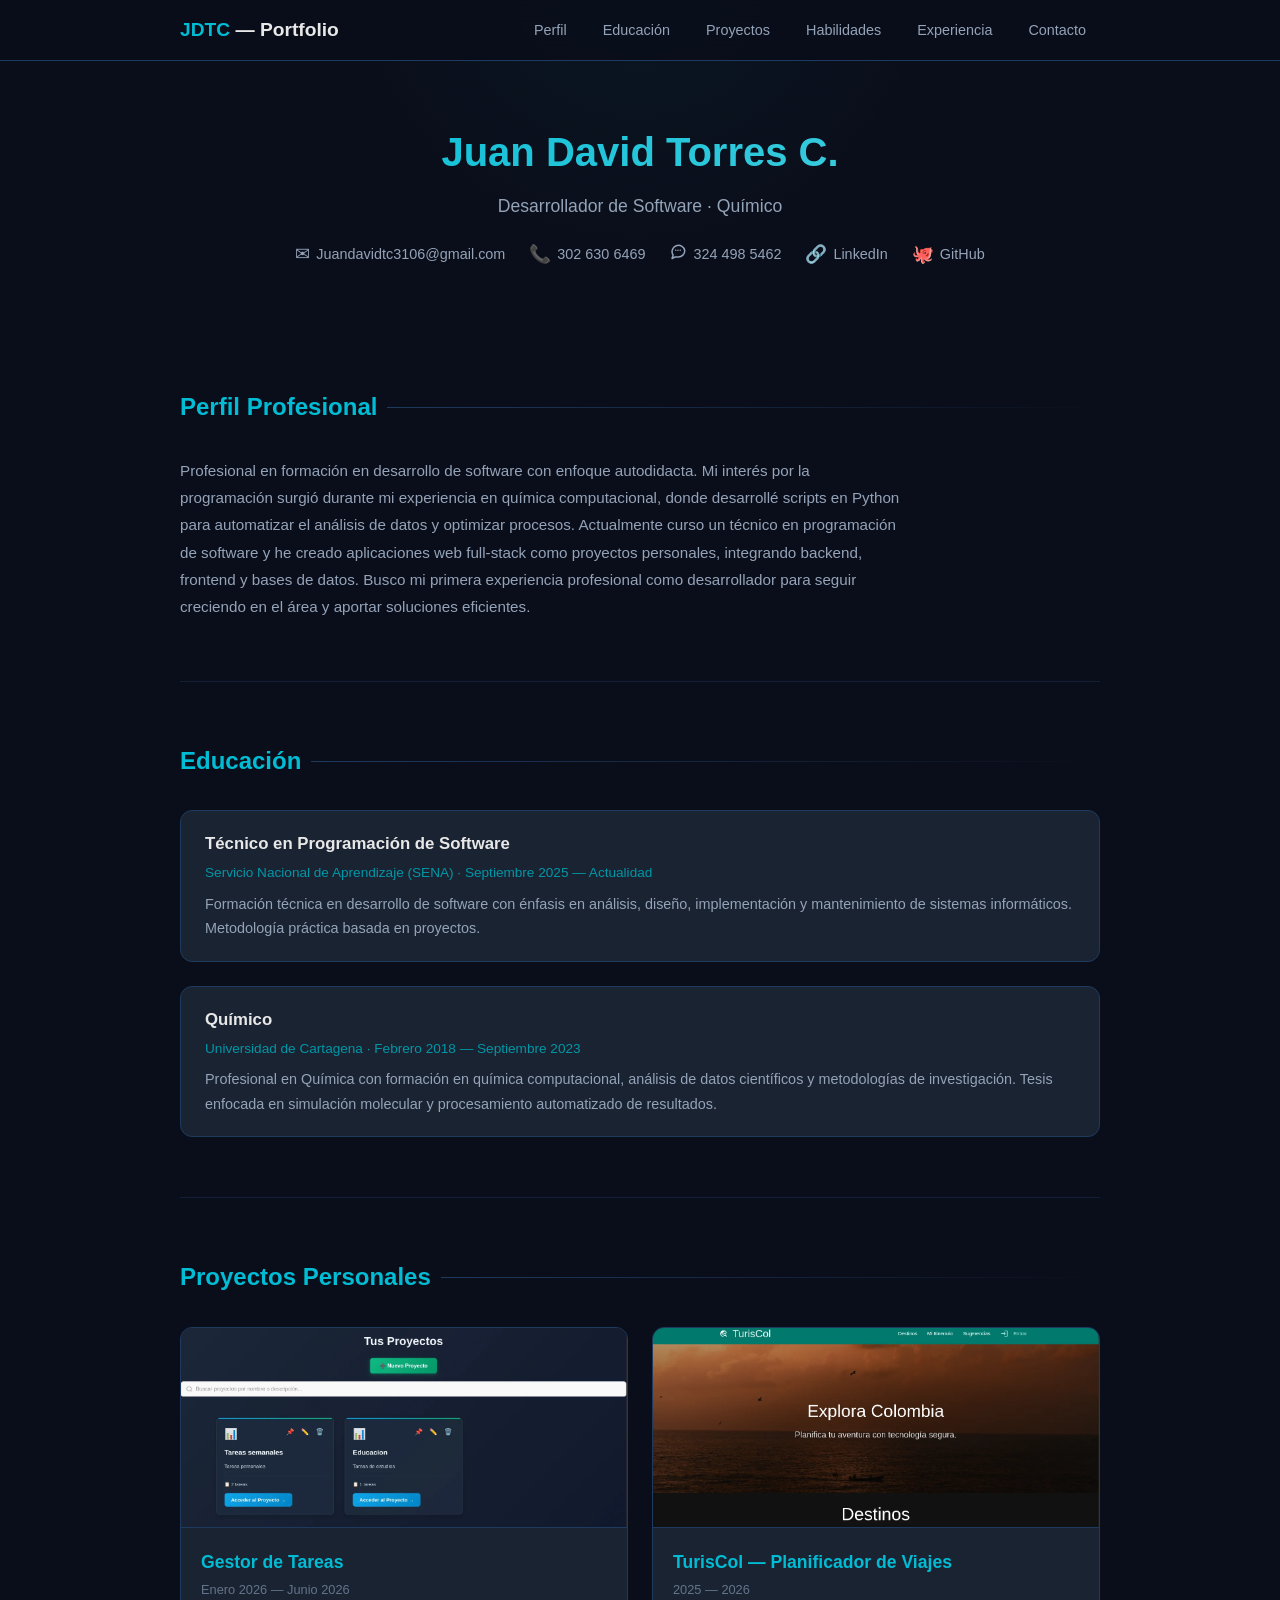
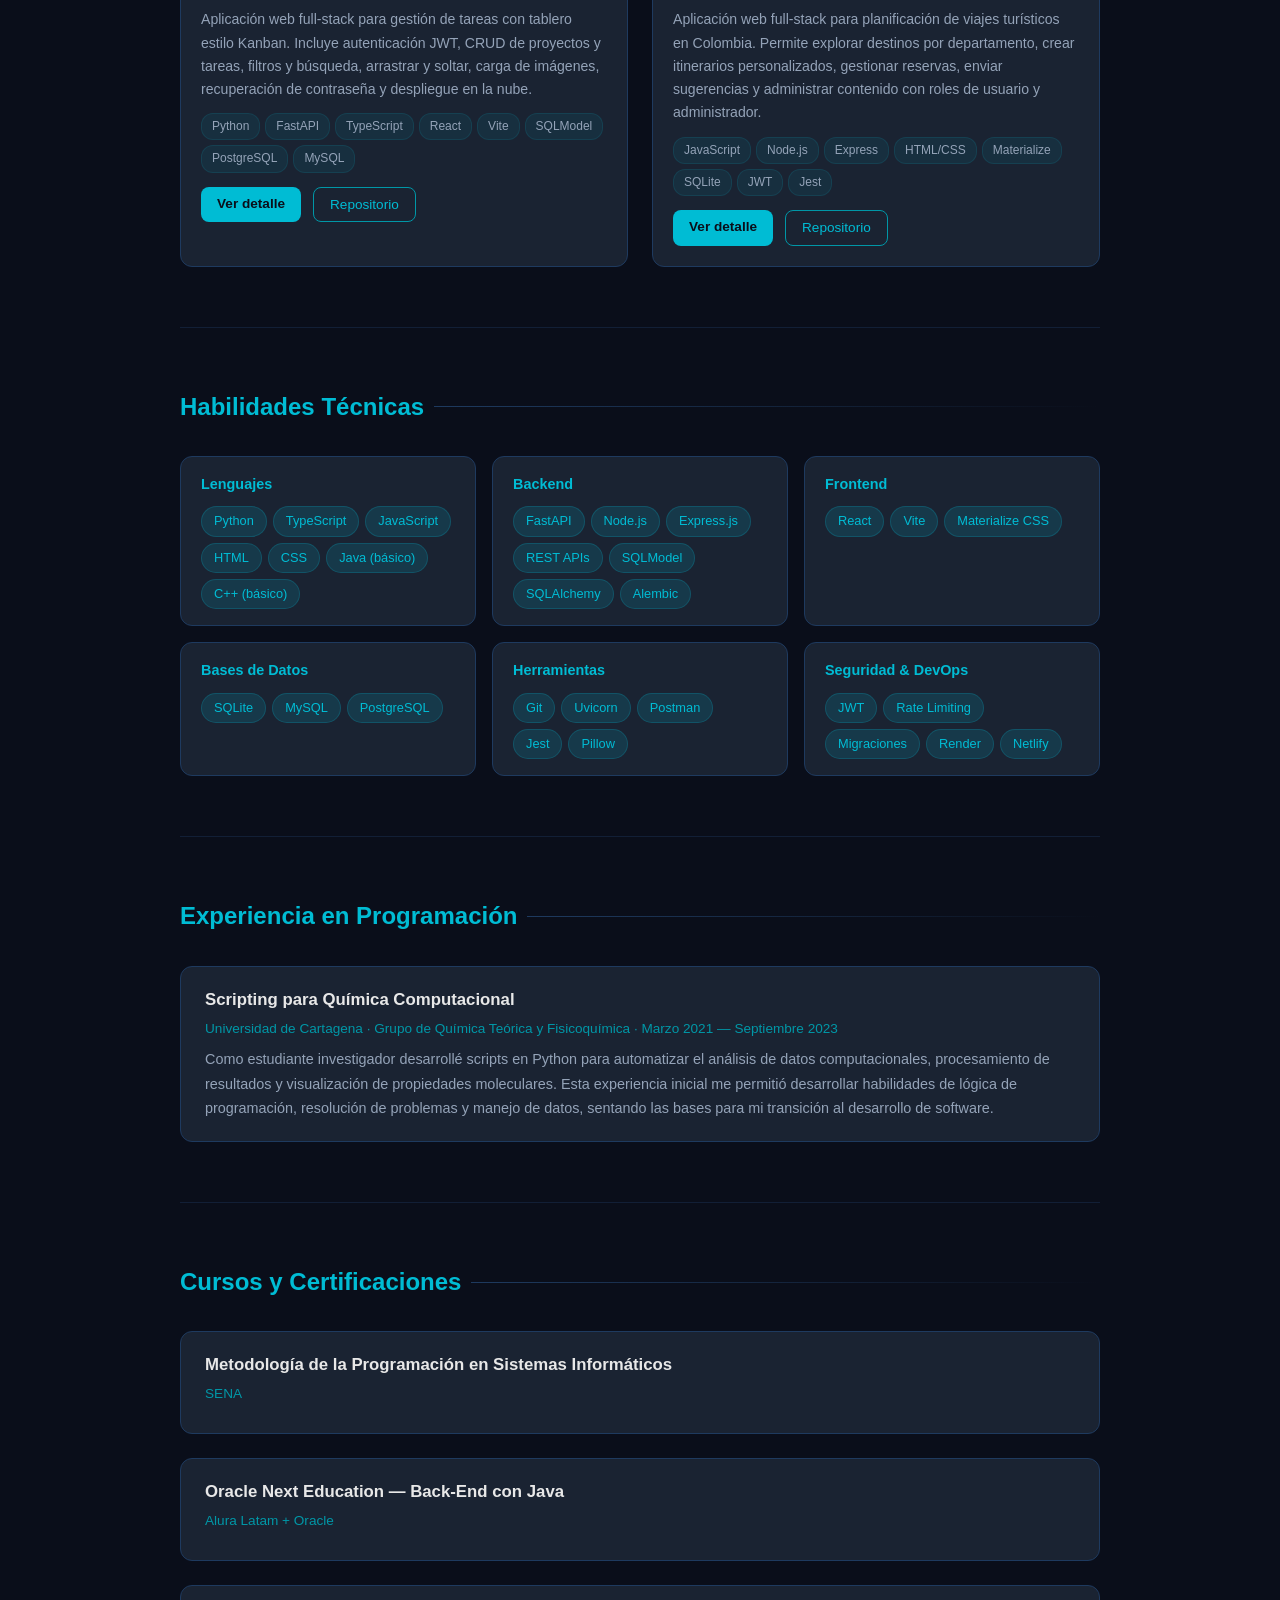
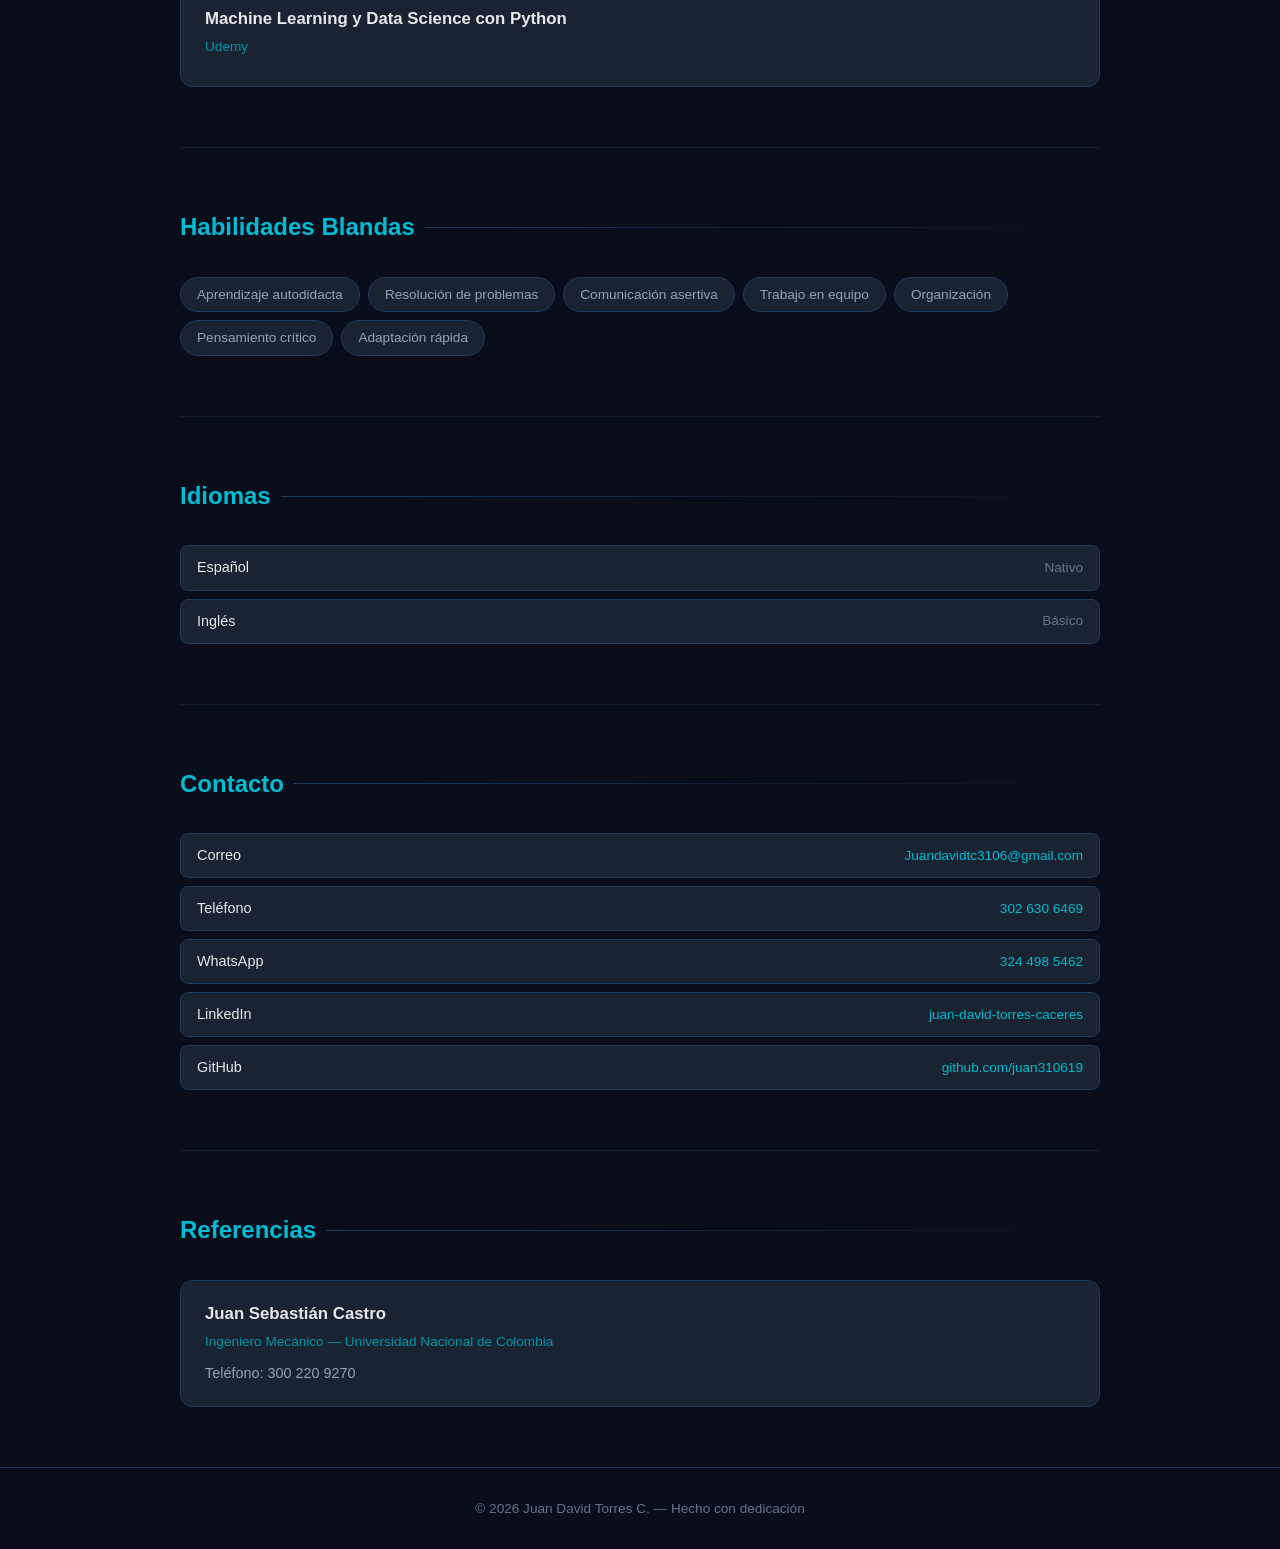
==== index.html @ 18027d6c "Portfolio web - Hoja de vida con proyectos personales" ====
<!DOCTYPE html>
<html lang="es">
<head>
  <meta charset="UTF-8">
  <meta name="viewport" content="width=device-width, initial-scale=1.0">
  <title>Juan David Torres C. — Desarrollador de Software</title>
  <link rel="stylesheet" href="css/style.css">
  <link rel="icon" type="image/svg+xml" href="data:image/svg+xml,<svg xmlns='http://www.w3.org/2000/svg' viewBox='0 0 32 32'><text y='28' font-size='28'>💻</text></svg>">
</head>
<body>

<nav class="navbar">
  <div class="container">
    <a href="index.html" class="logo">JDTC <span>— Portfolio</span></a>
    <button class="nav-toggle" id="navToggle" aria-label="Menú">☰</button>
    <ul class="nav-links" id="navLinks">
      <li><a href="#perfil">Perfil</a></li>
      <li><a href="#educacion">Educación</a></li>
      <li><a href="#proyectos">Proyectos</a></li>
      <li><a href="#habilidades">Habilidades</a></li>
      <li><a href="#experiencia">Experiencia</a></li>
      <li><a href="#contacto">Contacto</a></li>
    </ul>
  </div>
</nav>

<section class="hero">
  <div class="container">
    <h1>Juan David Torres C.</h1>
    <p class="subtitle">Desarrollador de Software · Químico</p>
    <div class="contact-links">
      <a href="mailto:Juandavidtc3106@gmail.com">
        <span class="icon">✉</span> Juandavidtc3106@gmail.com
      </a>
      <a href="tel:3026306469">
        <span class="icon">📞</span> 302 630 6469
      </a>
      <a href="https://wa.me/573244985462" target="_blank">
        <span class="icon"><svg xmlns="http://www.w3.org/2000/svg" width="18" height="18" viewBox="0 0 24 24" fill="none" stroke="currentColor" stroke-width="2" stroke-linecap="round" stroke-linejoin="round"><path d="M21 11.5a8.5 8.5 0 0 1-8.5 8.5H8l-4 2 1.5-4.5A8.5 8.5 0 1 1 21 11.5z"/><path d="M9 11h.01"/><path d="M12 11h.01"/><path d="M15 11h.01"/></svg></span> 324 498 5462
      </a>
      <a href="https://www.linkedin.com/in/juan-david-torres-caceres-b08489202/" target="_blank">
        <span class="icon">🔗</span> LinkedIn
      </a>
      <a href="https://github.com/juan310619" target="_blank">
        <span class="icon">🐙</span> GitHub
      </a>
    </div>
  </div>
</section>

<div class="container">

  <!-- Perfil Profesional -->
  <section id="perfil" class="section">
    <h2 class="section-title">Perfil Profesional</h2>
    <p class="profile-text">
      Profesional en formación en desarrollo de software con enfoque autodidacta. Mi interés por la
      programación surgió durante mi experiencia en química computacional, donde desarrollé scripts en Python
      para automatizar el análisis de datos y optimizar procesos. Actualmente curso un técnico en programación
      de software y he creado aplicaciones web full-stack como proyectos personales, integrando backend,
      frontend y bases de datos. Busco mi primera experiencia profesional como desarrollador para seguir
      creciendo en el área y aportar soluciones eficientes.
    </p>
  </section>

  <!-- Educación -->
  <section id="educacion" class="section">
    <h2 class="section-title">Educación</h2>
    <div class="timeline">
      <div class="timeline-item">
        <h3>Técnico en Programación de Software</h3>
        <div class="meta">Servicio Nacional de Aprendizaje (SENA) · Septiembre 2025 — Actualidad</div>
        <p>
          Formación técnica en desarrollo de software con énfasis en análisis, diseño, implementación y
          mantenimiento de sistemas informáticos. Metodología práctica basada en proyectos.
        </p>
      </div>
      <div class="timeline-item">
        <h3>Químico</h3>
        <div class="meta">Universidad de Cartagena · Febrero 2018 — Septiembre 2023</div>
        <p>
          Profesional en Química con formación en química computacional, análisis de datos científicos y
          metodologías de investigación. Tesis enfocada en simulación molecular y procesamiento automatizado
          de resultados.
        </p>
      </div>
    </div>
  </section>

  <!-- Proyectos Personales -->
  <section id="proyectos" class="section">
    <h2 class="section-title">Proyectos Personales</h2>
    <div class="projects-grid">
      <div class="project-card">
        <img src="imagenes/gestor3.webp" alt="Gestor de Tareas" class="card-img" loading="lazy">
        <div class="card-body">
          <h3>Gestor de Tareas</h3>
          <div class="date">Enero 2026 — Junio 2026</div>
          <p>
            Aplicación web full-stack para gestión de tareas con tablero estilo Kanban.
            Incluye autenticación JWT, CRUD de proyectos y tareas, filtros y búsqueda,
            arrastrar y soltar, carga de imágenes, recuperación de contraseña y
            despliegue en la nube.
          </p>
          <div class="tech-stack">
            <span>Python</span><span>FastAPI</span><span>TypeScript</span>
            <span>React</span><span>Vite</span><span>SQLModel</span>
            <span>PostgreSQL</span><span>MySQL</span>
          </div>
          <div class="card-links">
            <a href="gestor-tareas.html" class="btn-primary">Ver detalle</a>
            <a href="https://github.com/juan310619/Gestor_de_tareas" target="_blank" class="btn-outline">Repositorio</a>
          </div>
        </div>
      </div>
      <div class="project-card">
        <img src="imagenes/turiscol1.webp" alt="TurisCol" class="card-img" loading="lazy">
        <div class="card-body">
          <h3>TurisCol — Planificador de Viajes</h3>
          <div class="date">2025 — 2026</div>
          <p>
            Aplicación web full-stack para planificación de viajes turísticos en Colombia.
            Permite explorar destinos por departamento, crear itinerarios personalizados,
            gestionar reservas, enviar sugerencias y administrar contenido con roles
            de usuario y administrador.
          </p>
          <div class="tech-stack">
            <span>JavaScript</span><span>Node.js</span><span>Express</span>
            <span>HTML/CSS</span><span>Materialize</span><span>SQLite</span>
            <span>JWT</span><span>Jest</span>
          </div>
          <div class="card-links">
            <a href="turiscol.html" class="btn-primary">Ver detalle</a>
            <a href="https://github.com/juan310619/Tursicol" target="_blank" class="btn-outline">Repositorio</a>
          </div>
        </div>
      </div>
    </div>
  </section>

  <!-- Habilidades Técnicas -->
  <section id="habilidades" class="section">
    <h2 class="section-title">Habilidades Técnicas</h2>
    <div class="skills-grid">
      <div class="skill-category">
        <h3>Lenguajes</h3>
        <div class="skill-tags">
          <span class="skill-tag">Python</span>
          <span class="skill-tag">TypeScript</span>
          <span class="skill-tag">JavaScript</span>
          <span class="skill-tag">HTML</span>
          <span class="skill-tag">CSS</span>
          <span class="skill-tag">Java (básico)</span>
          <span class="skill-tag">C++ (básico)</span>
        </div>
      </div>
      <div class="skill-category">
        <h3>Backend</h3>
        <div class="skill-tags">
          <span class="skill-tag">FastAPI</span>
          <span class="skill-tag">Node.js</span>
          <span class="skill-tag">Express.js</span>
          <span class="skill-tag">REST APIs</span>
          <span class="skill-tag">SQLModel</span>
          <span class="skill-tag">SQLAlchemy</span>
          <span class="skill-tag">Alembic</span>
        </div>
      </div>
      <div class="skill-category">
        <h3>Frontend</h3>
        <div class="skill-tags">
          <span class="skill-tag">React</span>
          <span class="skill-tag">Vite</span>
          <span class="skill-tag">Materialize CSS</span>
        </div>
      </div>
      <div class="skill-category">
        <h3>Bases de Datos</h3>
        <div class="skill-tags">
          <span class="skill-tag">SQLite</span>
          <span class="skill-tag">MySQL</span>
          <span class="skill-tag">PostgreSQL</span>
        </div>
      </div>
      <div class="skill-category">
        <h3>Herramientas</h3>
        <div class="skill-tags">
          <span class="skill-tag">Git</span>
          <span class="skill-tag">Uvicorn</span>
          <span class="skill-tag">Postman</span>
          <span class="skill-tag">Jest</span>
          <span class="skill-tag">Pillow</span>
        </div>
      </div>
      <div class="skill-category">
        <h3>Seguridad & DevOps</h3>
        <div class="skill-tags">
          <span class="skill-tag">JWT</span>
          <span class="skill-tag">Rate Limiting</span>
          <span class="skill-tag">Migraciones</span>
          <span class="skill-tag">Render</span>
          <span class="skill-tag">Netlify</span>
        </div>
      </div>
    </div>
  </section>

  <!-- Experiencia -->
  <section id="experiencia" class="section">
    <h2 class="section-title">Experiencia en Programación</h2>
    <div class="timeline">
      <div class="timeline-item">
        <h3>Scripting para Química Computacional</h3>
        <div class="meta">Universidad de Cartagena · Grupo de Química Teórica y Fisicoquímica · Marzo 2021 — Septiembre 2023</div>
        <p>
          Como estudiante investigador desarrollé scripts en Python para automatizar el
          análisis de datos computacionales, procesamiento de resultados y visualización de
          propiedades moleculares. Esta experiencia inicial me permitió desarrollar habilidades
          de lógica de programación, resolución de problemas y manejo de datos, sentando las
          bases para mi transición al desarrollo de software.
        </p>
      </div>
    </div>
  </section>

  <!-- Cursos y Certificaciones -->
  <section class="section">
    <h2 class="section-title">Cursos y Certificaciones</h2>
    <div class="timeline">
      <div class="timeline-item">
        <h3>Metodología de la Programación en Sistemas Informáticos</h3>
        <div class="meta">SENA</div>
      </div>
      <div class="timeline-item">
        <h3>Oracle Next Education — Back-End con Java</h3>
        <div class="meta">Alura Latam + Oracle</div>
      </div>
      <div class="timeline-item">
        <h3>Machine Learning y Data Science con Python</h3>
        <div class="meta">Udemy</div>
      </div>
    </div>
  </section>

  <!-- Habilidades Blandas -->
  <section class="section">
    <h2 class="section-title">Habilidades Blandas</h2>
    <div class="soft-skills">
      <span>Aprendizaje autodidacta</span>
      <span>Resolución de problemas</span>
      <span>Comunicación asertiva</span>
      <span>Trabajo en equipo</span>
      <span>Organización</span>
      <span>Pensamiento crítico</span>
      <span>Adaptación rápida</span>
    </div>
  </section>

  <!-- Idiomas -->
  <section class="section">
    <h2 class="section-title">Idiomas</h2>
    <div class="lang-list">
      <div class="lang-item">
        <span class="name">Español</span>
        <span class="level">Nativo</span>
      </div>
      <div class="lang-item">
        <span class="name">Inglés</span>
        <span class="level">Básico</span>
      </div>
    </div>
  </section>

  <!-- Contacto -->
  <section id="contacto" class="section">
    <h2 class="section-title">Contacto</h2>
    <div class="lang-list">
      <div class="lang-item">
        <span class="name">Correo</span>
        <span class="level"><a href="mailto:Juandavidtc3106@gmail.com">Juandavidtc3106@gmail.com</a></span>
      </div>
      <div class="lang-item">
        <span class="name">Teléfono</span>
        <span class="level"><a href="tel:3026306469">302 630 6469</a></span>
      </div>
      <div class="lang-item">
        <span class="name">WhatsApp</span>
        <span class="level"><a href="https://wa.me/573244985462" target="_blank">324 498 5462</a></span>
      </div>
      <div class="lang-item">
        <span class="name">LinkedIn</span>
        <span class="level"><a href="https://www.linkedin.com/in/juan-david-torres-caceres-b08489202/" target="_blank">juan-david-torres-caceres</a></span>
      </div>
      <div class="lang-item">
        <span class="name">GitHub</span>
        <span class="level"><a href="https://github.com/juan310619" target="_blank">github.com/juan310619</a></span>
      </div>
    </div>
  </section>

  <!-- Referencias -->
  <section class="section">
    <h2 class="section-title">Referencias</h2>
    <div class="timeline">
      <div class="timeline-item">
        <h3>Juan Sebastián Castro</h3>
        <div class="meta">Ingeniero Mecánico — Universidad Nacional de Colombia</div>
        <p>Teléfono: 300 220 9270</p>
      </div>
    </div>
  </section>

</div>

<footer>
  <div class="container">
    <p>&copy; 2026 Juan David Torres C. — Hecho con dedicación</p>
  </div>
</footer>

<script src="js/main.js"></script>
</body>
</html>
---- css/style.css ----
:root {
  --bg-primary: #0a0e1a;
  --bg-secondary: #111827;
  --bg-card: #1a2332;
  --bg-card-hover: #1f2b3f;
  --border: #1e3a5f;
  --accent: #00bcd4;
  --accent-dim: #0097a7;
  --accent-glow: rgba(0, 188, 212, 0.15);
  --text-primary: #e8e8e8;
  --text-secondary: #94a3b8;
  --text-muted: #64748b;
  --danger: #ef4444;
  --success: #22c55e;
  --warning: #f59e0b;
  --radius: 12px;
  --radius-sm: 8px;
  --shadow: 0 4px 20px rgba(0, 0, 0, 0.3);
}

*, *::before, *::after { margin: 0; padding: 0; box-sizing: border-box; }

html { scroll-behavior: smooth; }

body {
  font-family: -apple-system, BlinkMacSystemFont, 'Segoe UI', Roboto, Oxygen, sans-serif;
  background: var(--bg-primary);
  color: var(--text-primary);
  line-height: 1.6;
  min-height: 100vh;
}

a { color: var(--accent); text-decoration: none; transition: color .2s; }
a:hover { color: #4dd0e1; }

.container {
  max-width: 960px;
  margin: 0 auto;
  padding: 0 20px;
}

/* Navbar */
.navbar {
  position: fixed;
  top: 0;
  left: 0;
  right: 0;
  z-index: 100;
  background: rgba(10, 14, 26, 0.85);
  backdrop-filter: blur(12px);
  border-bottom: 1px solid var(--border);
}

.navbar .container {
  display: flex;
  align-items: center;
  justify-content: space-between;
  height: 60px;
}

.navbar .logo {
  font-size: 1.2rem;
  font-weight: 700;
  color: var(--accent);
}

.navbar .logo span { color: var(--text-primary); }

.nav-links { display: flex; gap: 8px; list-style: none; }

.nav-links a {
  padding: 6px 14px;
  border-radius: var(--radius-sm);
  font-size: .9rem;
  color: var(--text-secondary);
  transition: all .2s;
}

.nav-links a:hover,
.nav-links a.active {
  background: var(--accent-glow);
  color: var(--accent);
}

.nav-toggle {
  display: none;
  background: none;
  border: none;
  color: var(--text-primary);
  font-size: 1.5rem;
  cursor: pointer;
}

/* Hero / Header */
.hero {
  padding: 120px 0 60px;
  text-align: center;
  position: relative;
  overflow: hidden;
}

.hero::before {
  content: '';
  position: absolute;
  top: -50%;
  left: 50%;
  width: 600px;
  height: 600px;
  background: radial-gradient(circle, rgba(0, 188, 212, 0.06) 0%, transparent 70%);
  transform: translate(-50%, -30%);
  pointer-events: none;
}

.hero h1 {
  font-size: 2.5rem;
  font-weight: 800;
  margin-bottom: 8px;
  background: linear-gradient(135deg, var(--accent), #4dd0e1);
  -webkit-background-clip: text;
  -webkit-text-fill-color: transparent;
  background-clip: text;
}

.hero .subtitle {
  font-size: 1.1rem;
  color: var(--text-secondary);
  margin-bottom: 20px;
}

.hero .contact-links {
  display: flex;
  justify-content: center;
  flex-wrap: wrap;
  gap: 16px 24px;
}

.hero .contact-links a {
  display: inline-flex;
  align-items: center;
  gap: 6px;
  font-size: .9rem;
  color: var(--text-secondary);
  transition: color .2s;
}

.hero .contact-links a:hover { color: var(--accent); }

.hero .contact-links .icon { font-size: 1.1rem; }

/* Sections */
.section {
  padding: 60px 0;
  border-bottom: 1px solid rgba(30, 58, 95, 0.4);
}

.section:last-of-type { border-bottom: none; }

.section-title {
  font-size: 1.5rem;
  font-weight: 700;
  color: var(--accent);
  margin-bottom: 30px;
  display: flex;
  align-items: center;
  gap: 10px;
}

.section-title::after {
  content: '';
  flex: 1;
  height: 1px;
  background: linear-gradient(to right, var(--border), transparent);
}

/* Profile */
.profile-text {
  color: var(--text-secondary);
  font-size: .95rem;
  max-width: 720px;
  line-height: 1.8;
}

/* Education & Experience */
.timeline { display: flex; flex-direction: column; gap: 24px; }

.timeline-item {
  background: var(--bg-card);
  border: 1px solid var(--border);
  border-radius: var(--radius);
  padding: 20px 24px;
  transition: all .2s;
}

.timeline-item:hover {
  background: var(--bg-card-hover);
  border-color: var(--accent-dim);
}

.timeline-item h3 {
  font-size: 1.05rem;
  font-weight: 600;
  color: var(--text-primary);
  margin-bottom: 4px;
}

.timeline-item .meta {
  font-size: .85rem;
  color: var(--accent-dim);
  margin-bottom: 8px;
}

.timeline-item p {
  font-size: .9rem;
  color: var(--text-secondary);
  line-height: 1.7;
}

/* Skills */
.skills-grid {
  display: grid;
  grid-template-columns: repeat(auto-fill, minmax(280px, 1fr));
  gap: 16px;
}

.skill-category {
  background: var(--bg-card);
  border: 1px solid var(--border);
  border-radius: var(--radius);
  padding: 16px 20px;
}

.skill-category h3 {
  font-size: .9rem;
  font-weight: 600;
  color: var(--accent);
  margin-bottom: 10px;
}

.skill-tags { display: flex; flex-wrap: wrap; gap: 6px; }

.skill-tag {
  padding: 4px 12px;
  font-size: .8rem;
  background: var(--accent-glow);
  color: var(--accent);
  border-radius: 20px;
  border: 1px solid rgba(0, 188, 212, 0.2);
}

/* Projects */
.projects-grid {
  display: grid;
  grid-template-columns: repeat(auto-fill, minmax(380px, 1fr));
  gap: 24px;
}

.project-card {
  background: var(--bg-card);
  border: 1px solid var(--border);
  border-radius: var(--radius);
  overflow: hidden;
  transition: all .3s;
}

.project-card:hover {
  background: var(--bg-card-hover);
  border-color: var(--accent-dim);
  transform: translateY(-2px);
  box-shadow: var(--shadow);
}

.project-card .card-img {
  width: 100%;
  height: 200px;
  object-fit: cover;
  display: block;
  border-bottom: 1px solid var(--border);
}

.project-card .card-body { padding: 20px; }

.project-card .card-body h3 {
  font-size: 1.1rem;
  font-weight: 600;
  margin-bottom: 4px;
  color: var(--accent);
}

.project-card .card-body .date {
  font-size: .8rem;
  color: var(--text-muted);
  margin-bottom: 8px;
}

.project-card .card-body p {
  font-size: .88rem;
  color: var(--text-secondary);
  line-height: 1.65;
  margin-bottom: 12px;
}

.project-card .tech-stack {
  display: flex;
  flex-wrap: wrap;
  gap: 5px;
  margin-bottom: 14px;
}

.project-card .tech-stack span {
  padding: 3px 10px;
  font-size: .75rem;
  background: rgba(0, 188, 212, 0.08);
  color: var(--text-secondary);
  border-radius: 12px;
  border: 1px solid rgba(0, 188, 212, 0.12);
}

.project-card .card-links {
  display: flex;
  gap: 12px;
}

.project-card .card-links a {
  font-size: .85rem;
  padding: 6px 16px;
  border-radius: var(--radius-sm);
  transition: all .2s;
}

.btn-primary {
  background: var(--accent);
  color: #0a0e1a !important;
  font-weight: 600;
}

.btn-primary:hover {
  background: #4dd0e1 !important;
}

.btn-outline {
  border: 1px solid var(--accent-dim);
  color: var(--accent) !important;
}

.btn-outline:hover {
  background: var(--accent-glow);
}

/* Soft skills */
.soft-skills {
  display: flex;
  flex-wrap: wrap;
  gap: 8px;
}

.soft-skills span {
  padding: 6px 16px;
  background: var(--bg-card);
  border: 1px solid var(--border);
  border-radius: 20px;
  font-size: .85rem;
  color: var(--text-secondary);
}

/* Languages */
.lang-list { display: flex; flex-direction: column; gap: 8px; }

.lang-item {
  display: flex;
  justify-content: space-between;
  align-items: center;
  padding: 10px 16px;
  background: var(--bg-card);
  border: 1px solid var(--border);
  border-radius: var(--radius-sm);
}

.lang-item .name { font-size: .9rem; color: var(--text-primary); }

.lang-item .level {
  font-size: .85rem;
  color: var(--text-muted);
}

/* Project Detail Page */
.project-header {
  padding: 100px 0 40px;
  text-align: center;
}

.project-header h1 {
  font-size: 2rem;
  font-weight: 800;
  color: var(--accent);
  margin-bottom: 8px;
}

.project-header .project-date {
  color: var(--text-muted);
  font-size: .9rem;
}

.project-header .project-links {
  margin-top: 16px;
  display: flex;
  justify-content: center;
  gap: 12px;
}

.project-content {
  padding: 0 0 60px;
}

.project-content .back-link {
  display: inline-flex;
  align-items: center;
  gap: 6px;
  margin-bottom: 24px;
  font-size: .9rem;
  color: var(--text-secondary);
}

.project-content .back-link:hover { color: var(--accent); }

.project-description {
  font-size: .95rem;
  color: var(--text-secondary);
  line-height: 1.8;
  margin-bottom: 30px;
}

.project-description h2 {
  font-size: 1.3rem;
  color: var(--text-primary);
  margin: 30px 0 12px;
}

.project-description h3 {
  font-size: 1.05rem;
  color: var(--accent);
  margin: 24px 0 10px;
}

.project-description ul,
.project-description ol {
  padding-left: 20px;
  margin-bottom: 16px;
}

.project-description li {
  margin-bottom: 6px;
}

.project-description strong {
  color: var(--text-primary);
}

.project-description code {
  background: rgba(0, 188, 212, 0.1);
  color: var(--accent);
  padding: 2px 8px;
  border-radius: 4px;
  font-size: .85rem;
}

.project-tech-grid {
  display: grid;
  grid-template-columns: repeat(auto-fill, minmax(180px, 1fr));
  gap: 12px;
  margin: 20px 0;
}

.project-tech-item {
  background: var(--bg-card);
  border: 1px solid var(--border);
  border-radius: var(--radius-sm);
  padding: 12px 16px;
}

.project-tech-item h4 {
  font-size: .85rem;
  color: var(--accent);
  margin-bottom: 4px;
}

.project-tech-item p {
  font-size: .82rem;
  color: var(--text-muted);
}

.project-gallery {
  display: grid;
  grid-template-columns: repeat(auto-fill, minmax(400px, 1fr));
  gap: 20px;
  margin: 30px 0;
}

.project-gallery img {
  width: 100%;
  border-radius: var(--radius);
  border: 1px solid var(--border);
  transition: all .3s;
  cursor: pointer;
}

.project-gallery img:hover {
  border-color: var(--accent-dim);
  transform: scale(1.01);
}

/* Footer */
footer {
  text-align: center;
  padding: 30px 0;
  border-top: 1px solid var(--border);
  color: var(--text-muted);
  font-size: .85rem;
}

/* Mobile */
@media (max-width: 768px) {
  .hero h1 { font-size: 1.8rem; }
  .hero .contact-links { flex-direction: column; align-items: center; gap: 8px; }
  .projects-grid { grid-template-columns: 1fr; }
  .skills-grid { grid-template-columns: 1fr; }
  .project-gallery { grid-template-columns: 1fr; }

  .nav-toggle { display: block; }
  .nav-links {
    display: none;
    position: absolute;
    top: 60px;
    left: 0;
    right: 0;
    background: rgba(10, 14, 26, 0.98);
    flex-direction: column;
    padding: 16px 20px;
    border-bottom: 1px solid var(--border);
  }
  .nav-links.open { display: flex; }
}
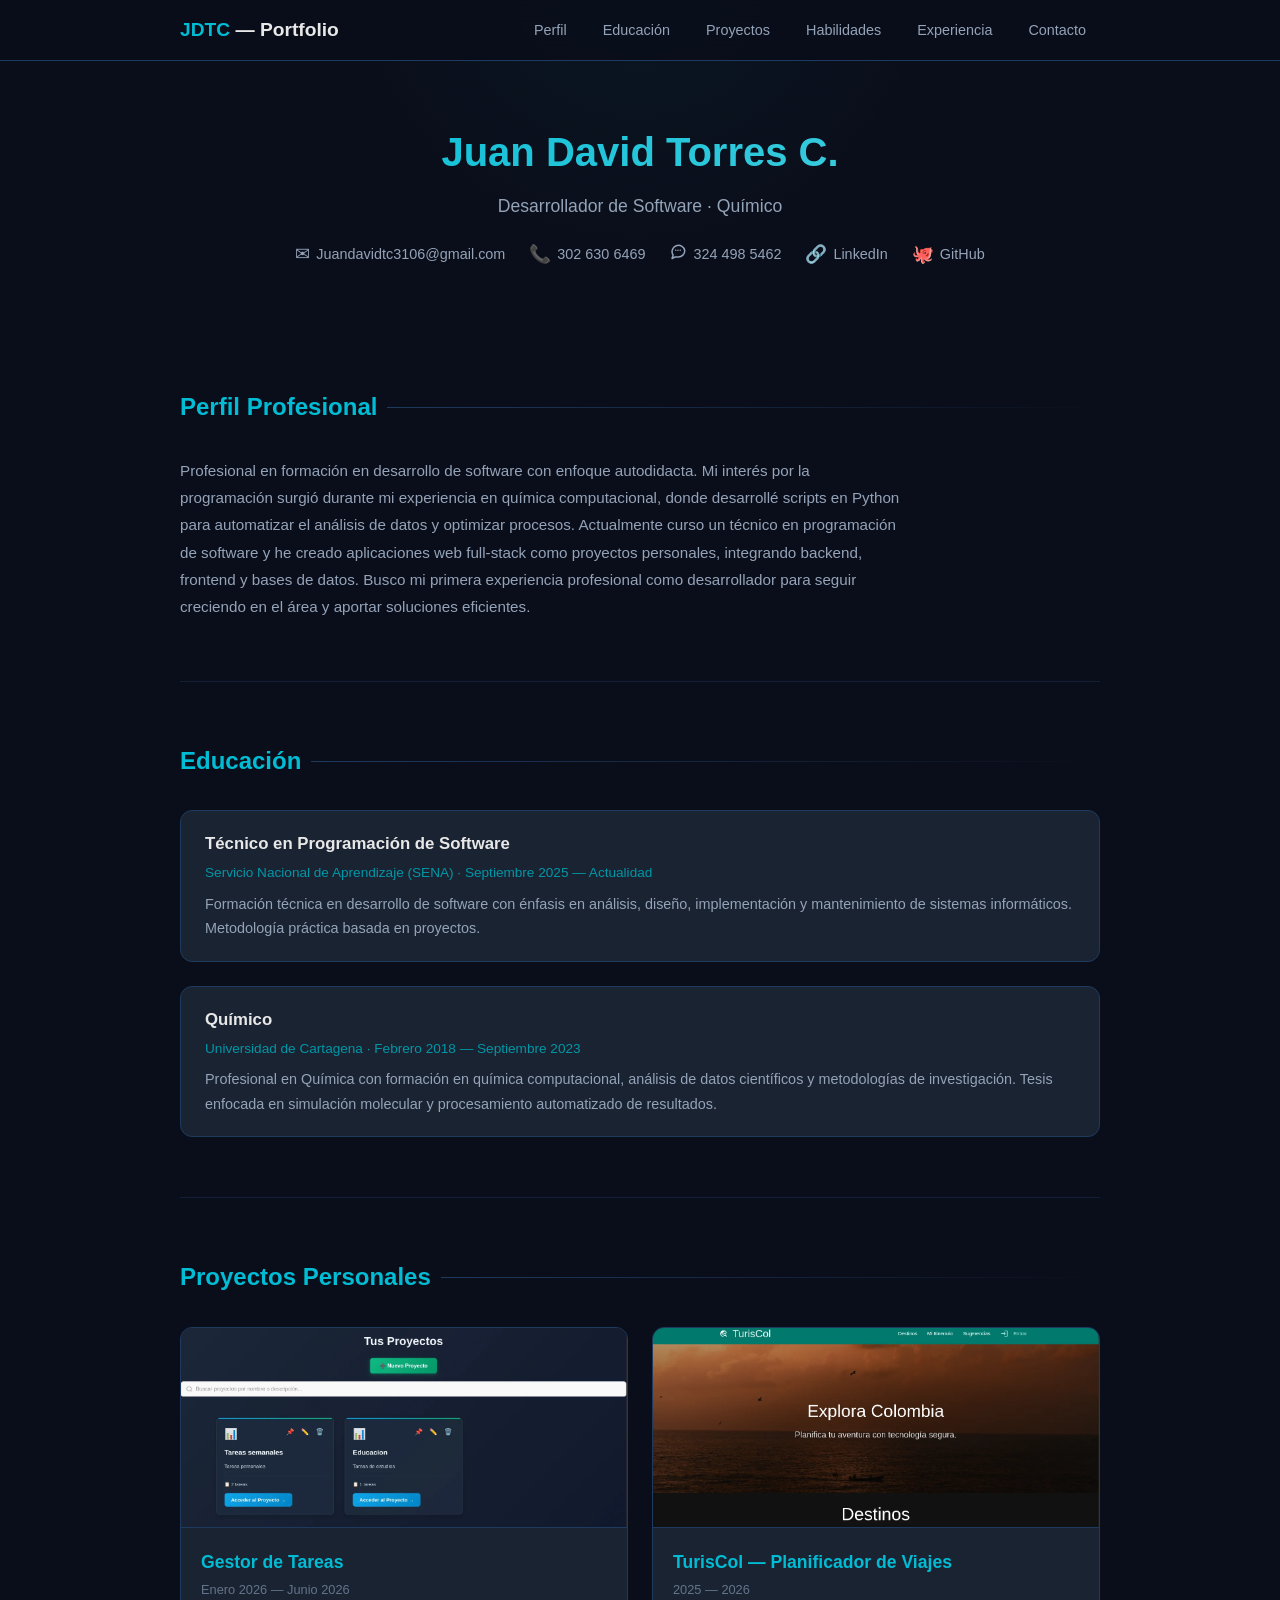
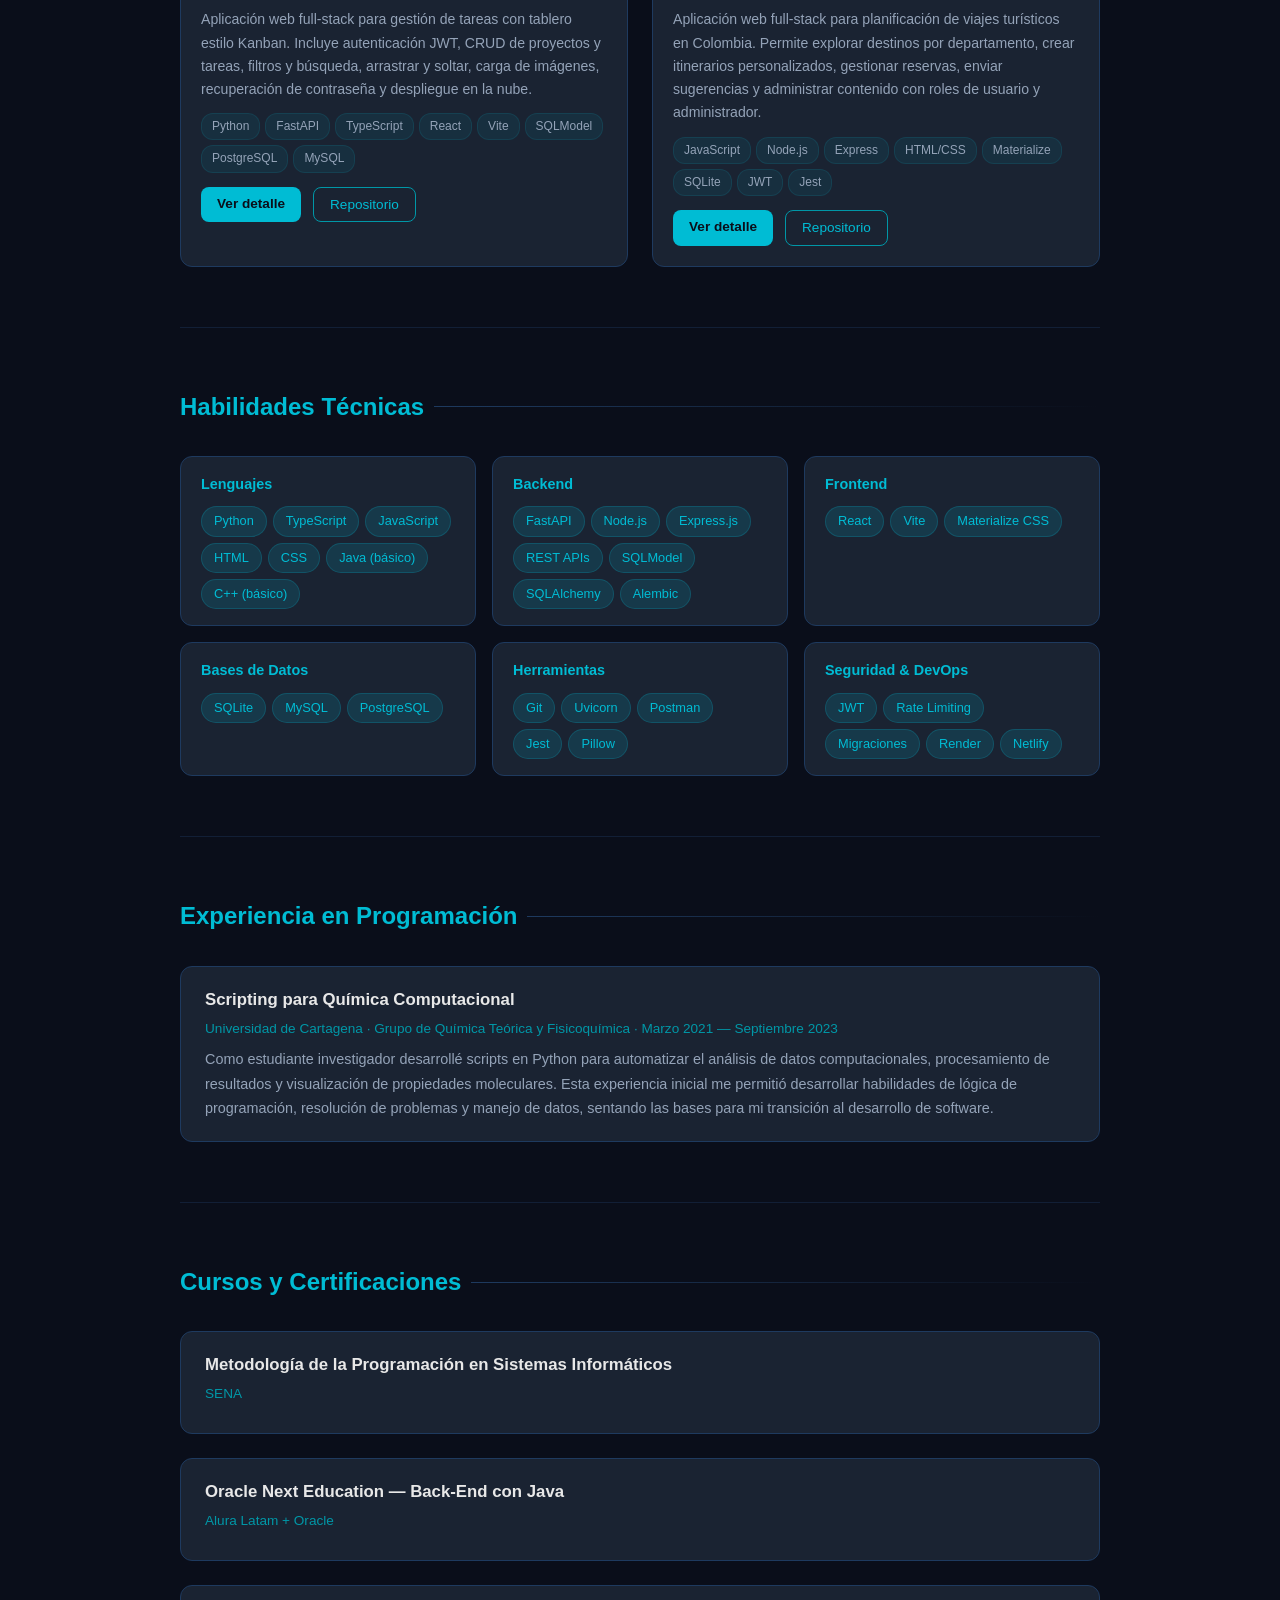
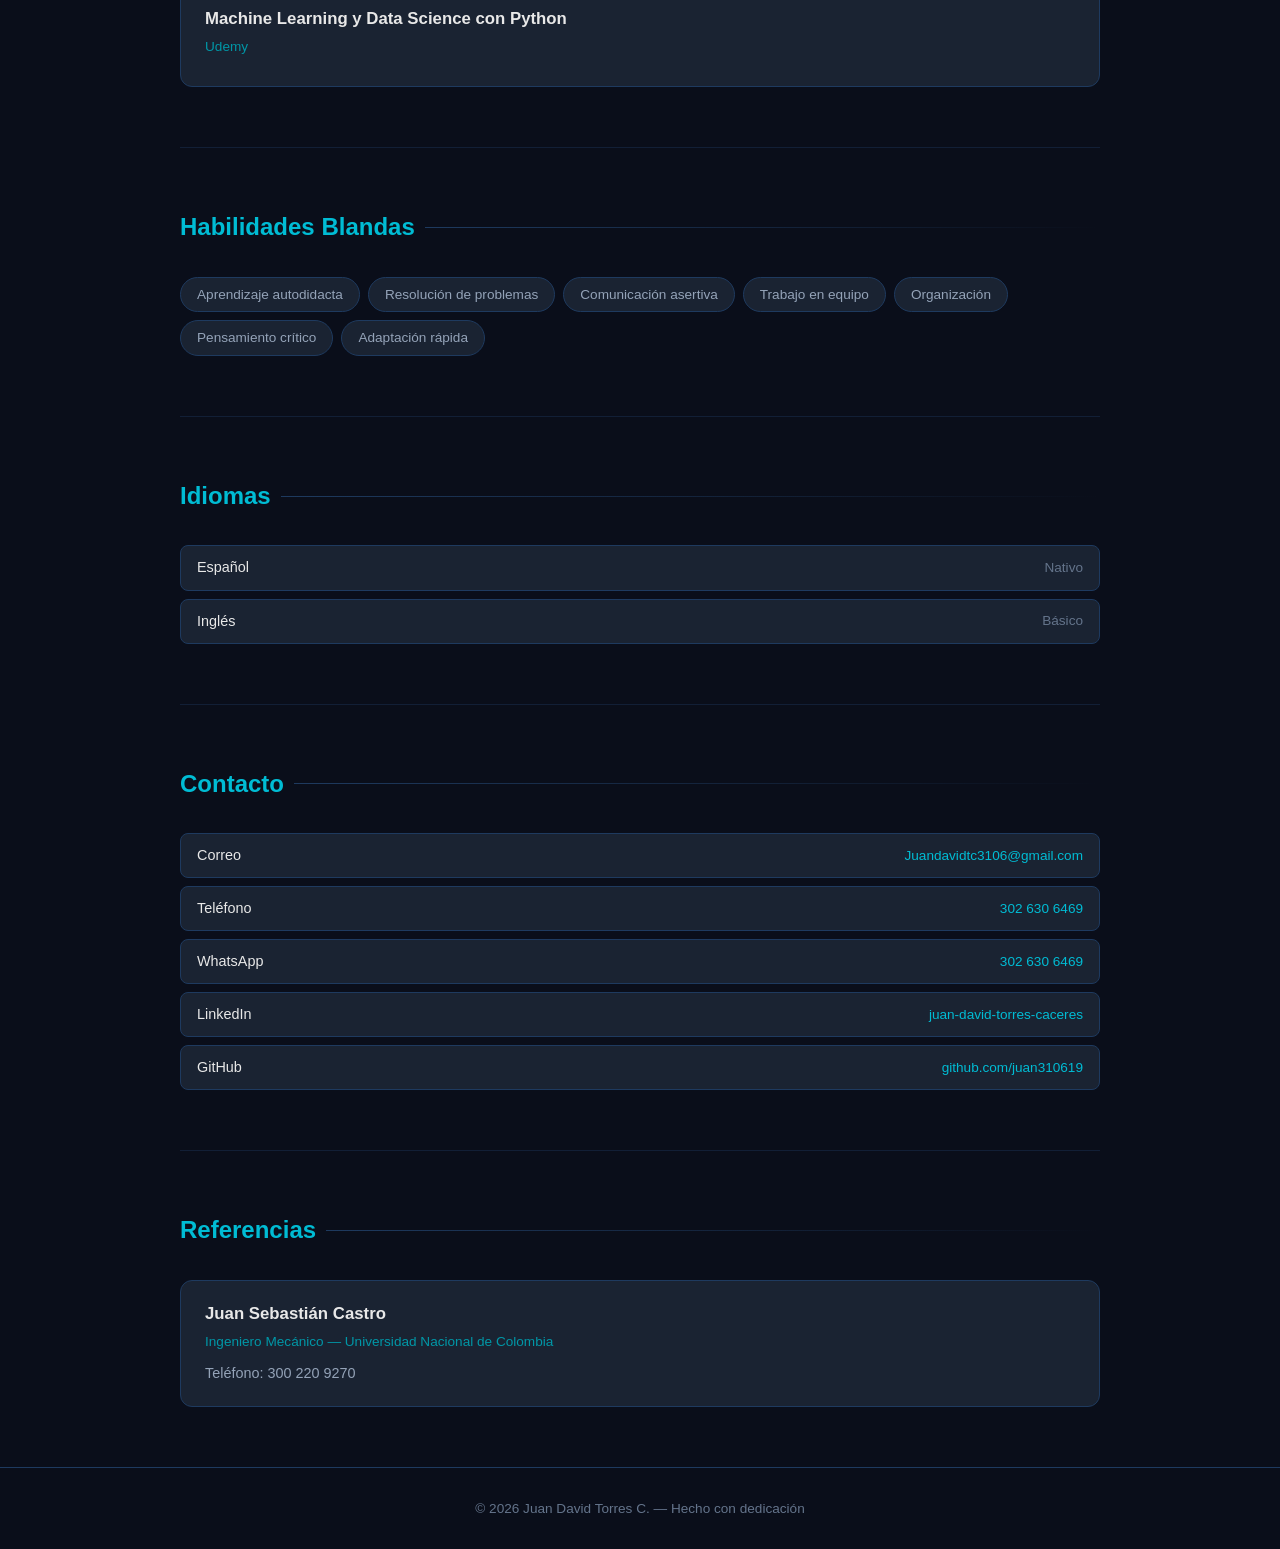
==== commit d0a2d9c7: "fix: corregir texto visible del telefono" ====
--- a/index.html
+++ b/index.html
@@ -35,7 +35,7 @@
       <a href="tel:3026306469">
         <span class="icon">📞</span> 302 630 6469
       </a>
-      <a href="https://wa.me/573244985462" target="_blank">
+      <a href="https://wa.me/573026306469" target="_blank">
         <span class="icon"><svg xmlns="http://www.w3.org/2000/svg" width="18" height="18" viewBox="0 0 24 24" fill="none" stroke="currentColor" stroke-width="2" stroke-linecap="round" stroke-linejoin="round"><path d="M21 11.5a8.5 8.5 0 0 1-8.5 8.5H8l-4 2 1.5-4.5A8.5 8.5 0 1 1 21 11.5z"/><path d="M9 11h.01"/><path d="M12 11h.01"/><path d="M15 11h.01"/></svg></span> 324 498 5462
       </a>
       <a href="https://www.linkedin.com/in/juan-david-torres-caceres-b08489202/" target="_blank">
@@ -285,7 +285,7 @@
       </div>
       <div class="lang-item">
         <span class="name">WhatsApp</span>
-        <span class="level"><a href="https://wa.me/573244985462" target="_blank">324 498 5462</a></span>
+        <span class="level"><a href="https://wa.me/573026306469" target="_blank">302 630 6469</a></span>
       </div>
       <div class="lang-item">
         <span class="name">LinkedIn</span>
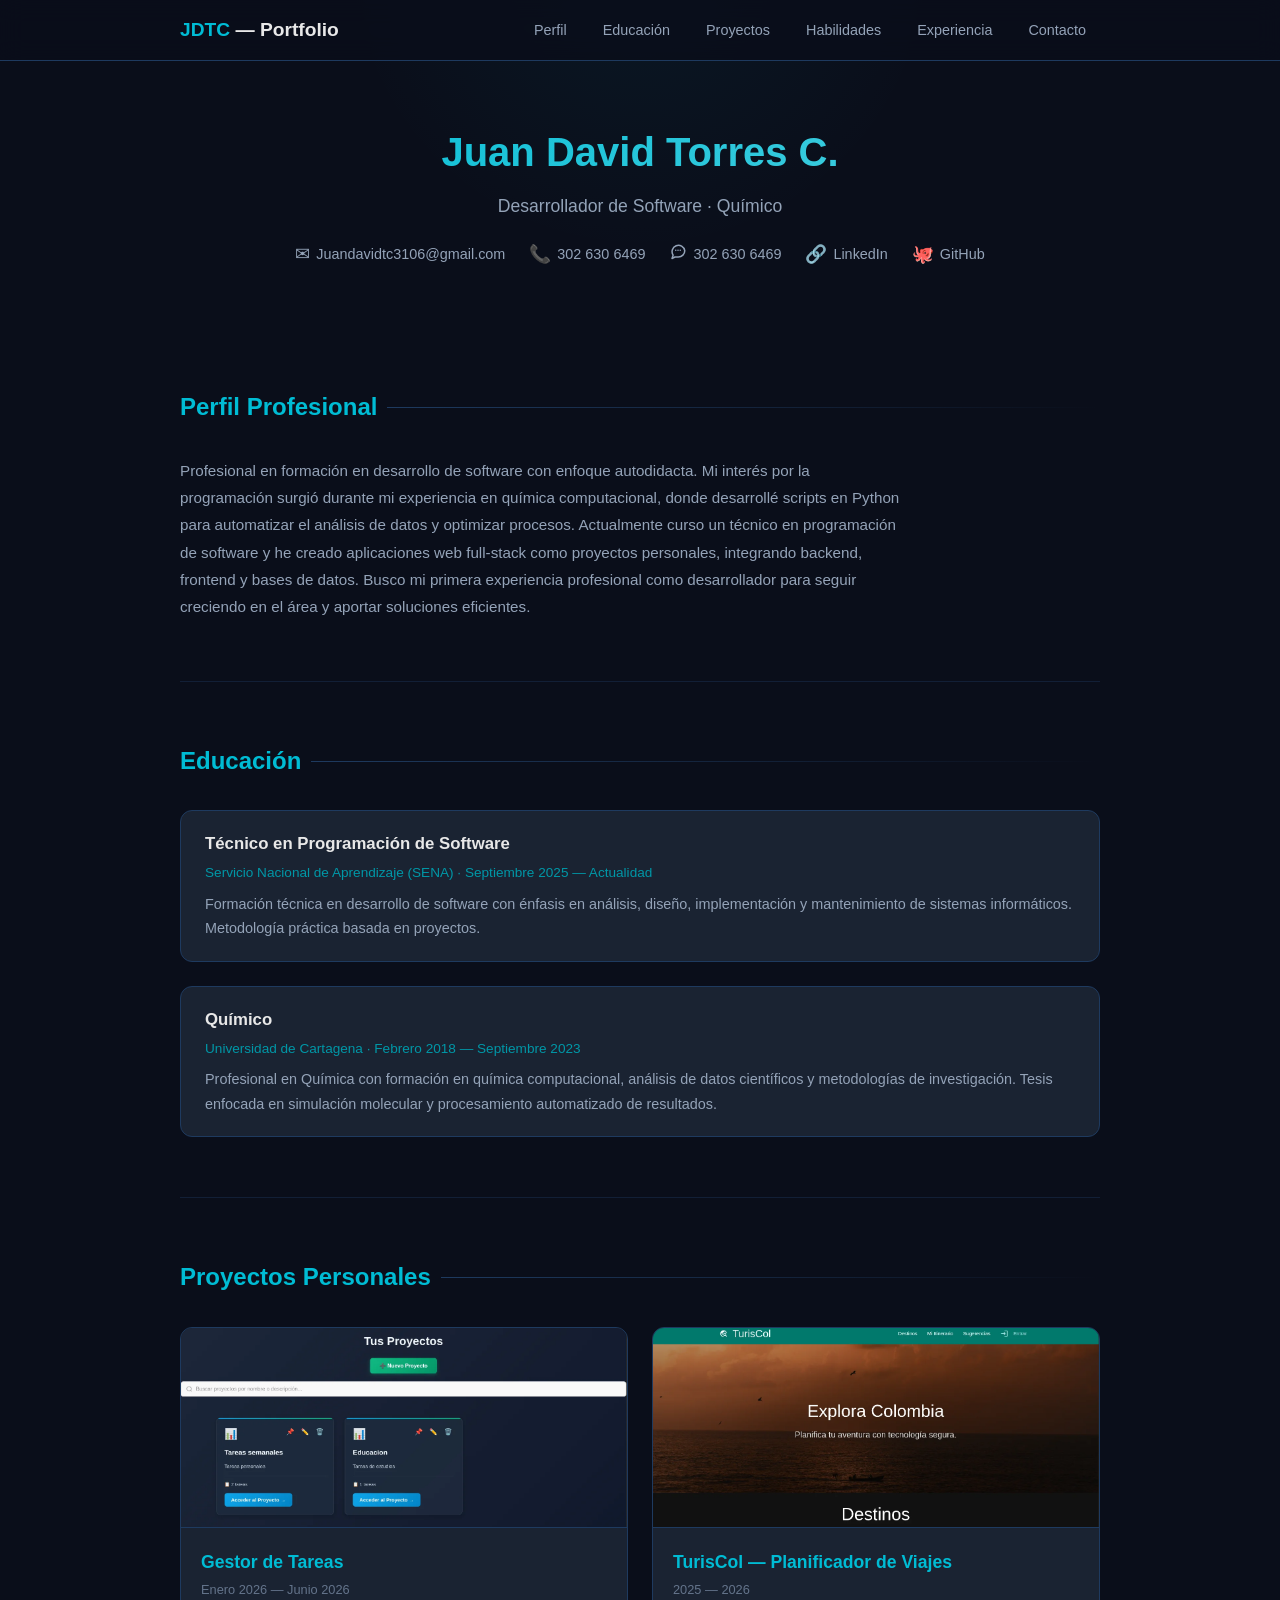
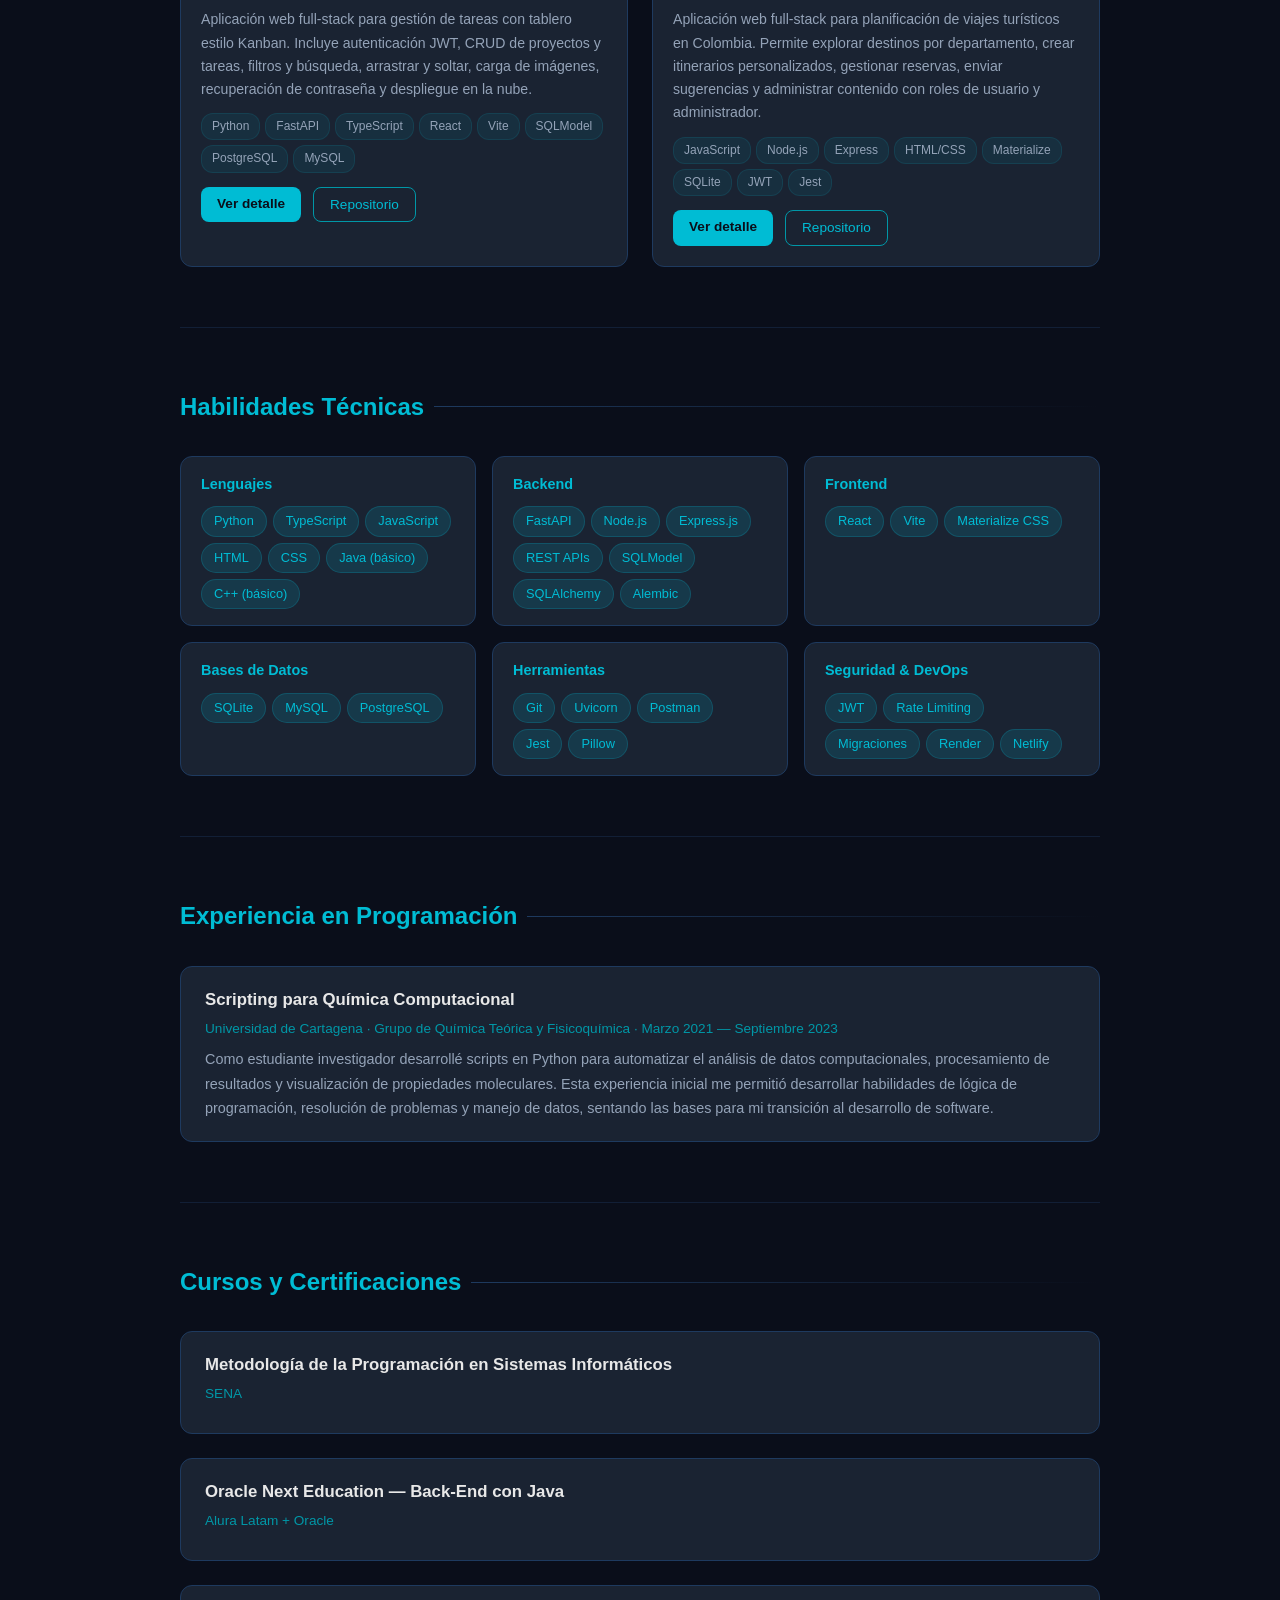
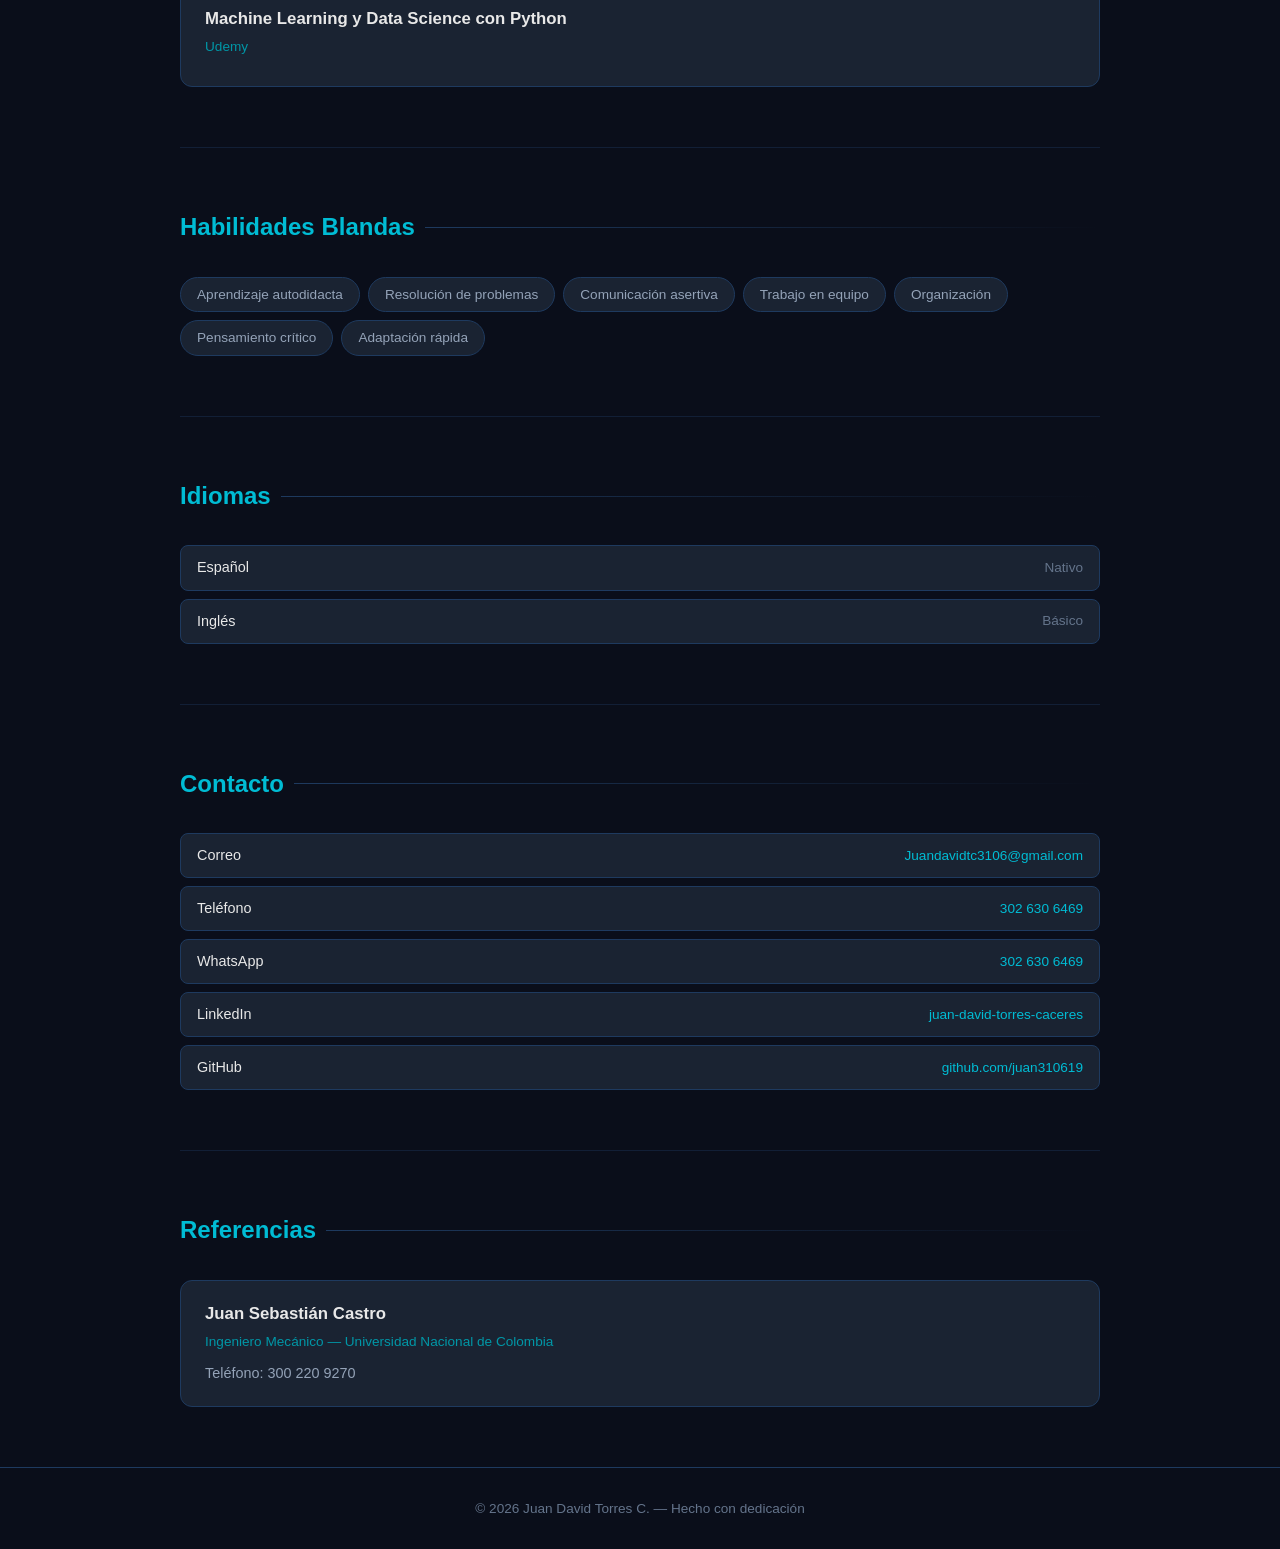
==== commit 60dcf5cd: "fix: eliminar ultimo numero viejo del telefono" ====
--- a/index.html
+++ b/index.html
@@ -36,7 +36,7 @@
         <span class="icon">📞</span> 302 630 6469
       </a>
       <a href="https://wa.me/573026306469" target="_blank">
-        <span class="icon"><svg xmlns="http://www.w3.org/2000/svg" width="18" height="18" viewBox="0 0 24 24" fill="none" stroke="currentColor" stroke-width="2" stroke-linecap="round" stroke-linejoin="round"><path d="M21 11.5a8.5 8.5 0 0 1-8.5 8.5H8l-4 2 1.5-4.5A8.5 8.5 0 1 1 21 11.5z"/><path d="M9 11h.01"/><path d="M12 11h.01"/><path d="M15 11h.01"/></svg></span> 324 498 5462
+        <span class="icon"><svg xmlns="http://www.w3.org/2000/svg" width="18" height="18" viewBox="0 0 24 24" fill="none" stroke="currentColor" stroke-width="2" stroke-linecap="round" stroke-linejoin="round"><path d="M21 11.5a8.5 8.5 0 0 1-8.5 8.5H8l-4 2 1.5-4.5A8.5 8.5 0 1 1 21 11.5z"/><path d="M9 11h.01"/><path d="M12 11h.01"/><path d="M15 11h.01"/></svg></span> 302 630 6469
       </a>
       <a href="https://www.linkedin.com/in/juan-david-torres-caceres-b08489202/" target="_blank">
         <span class="icon">🔗</span> LinkedIn
